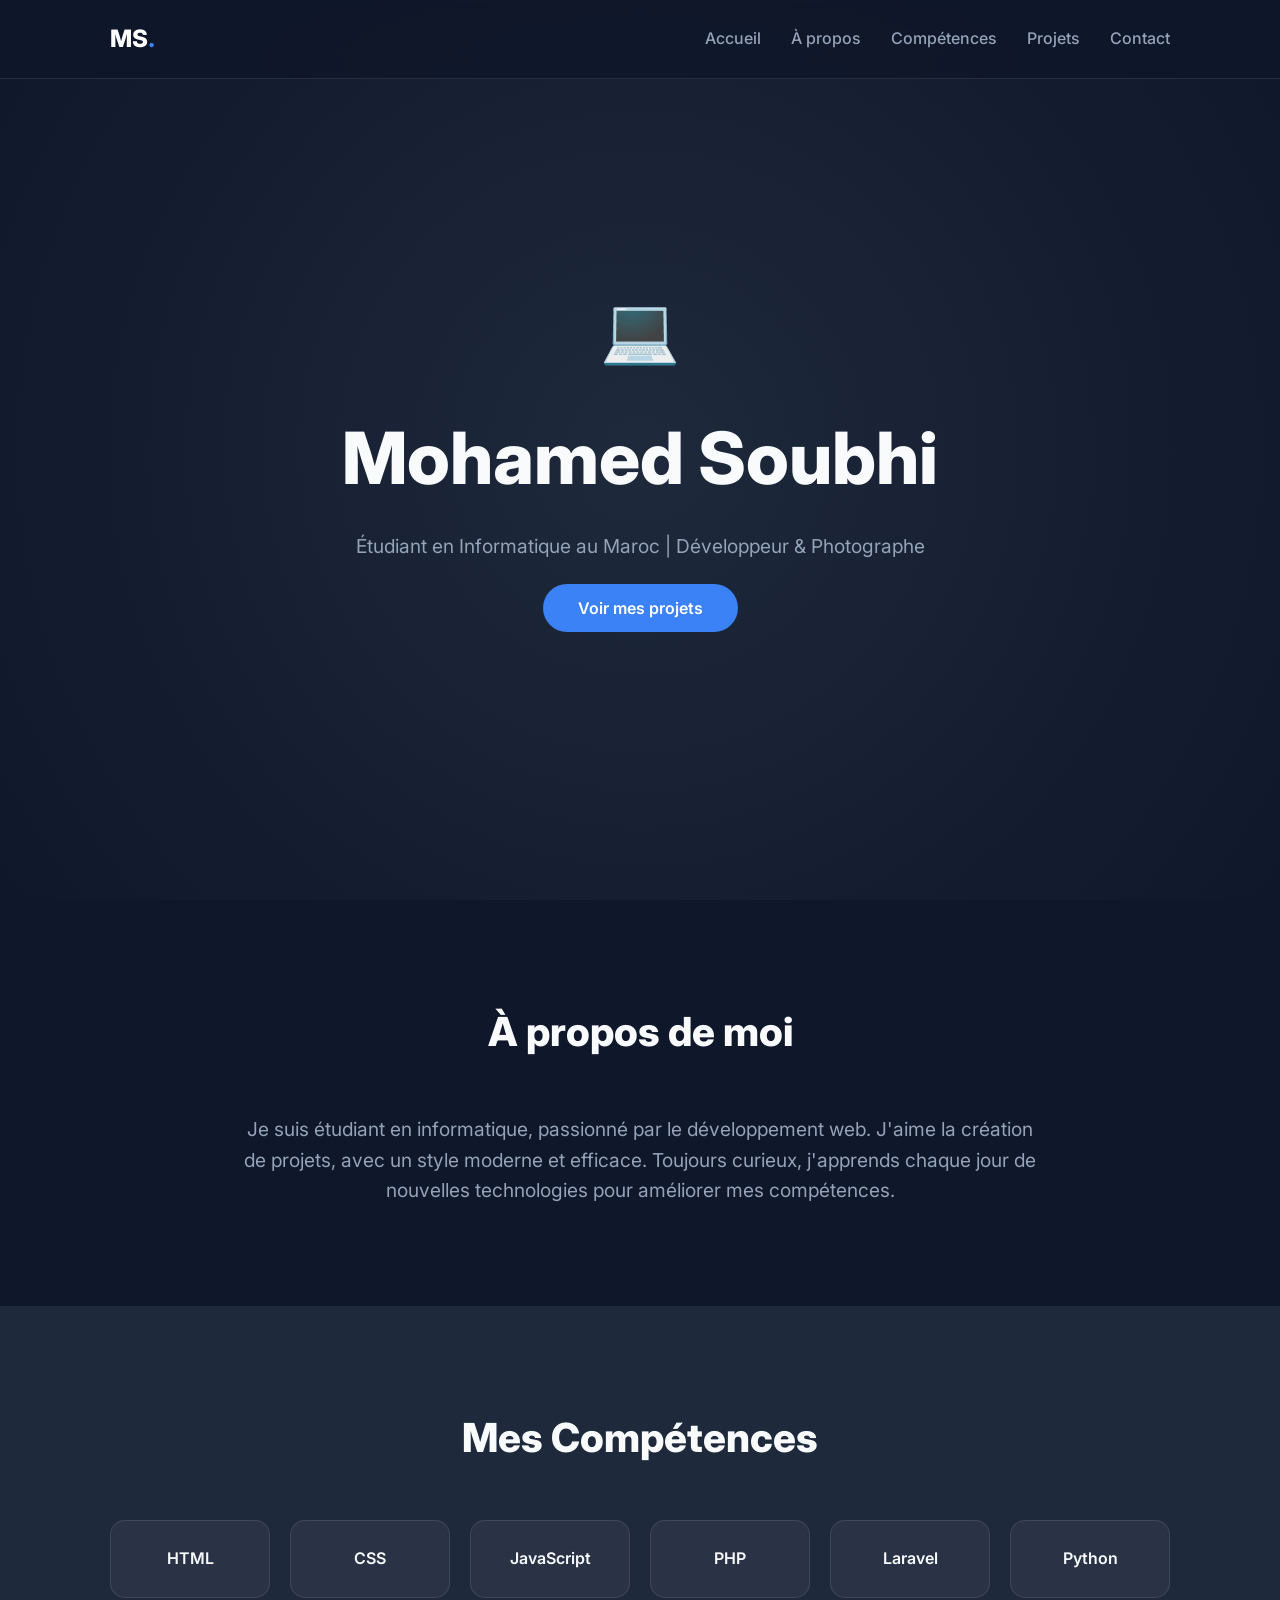
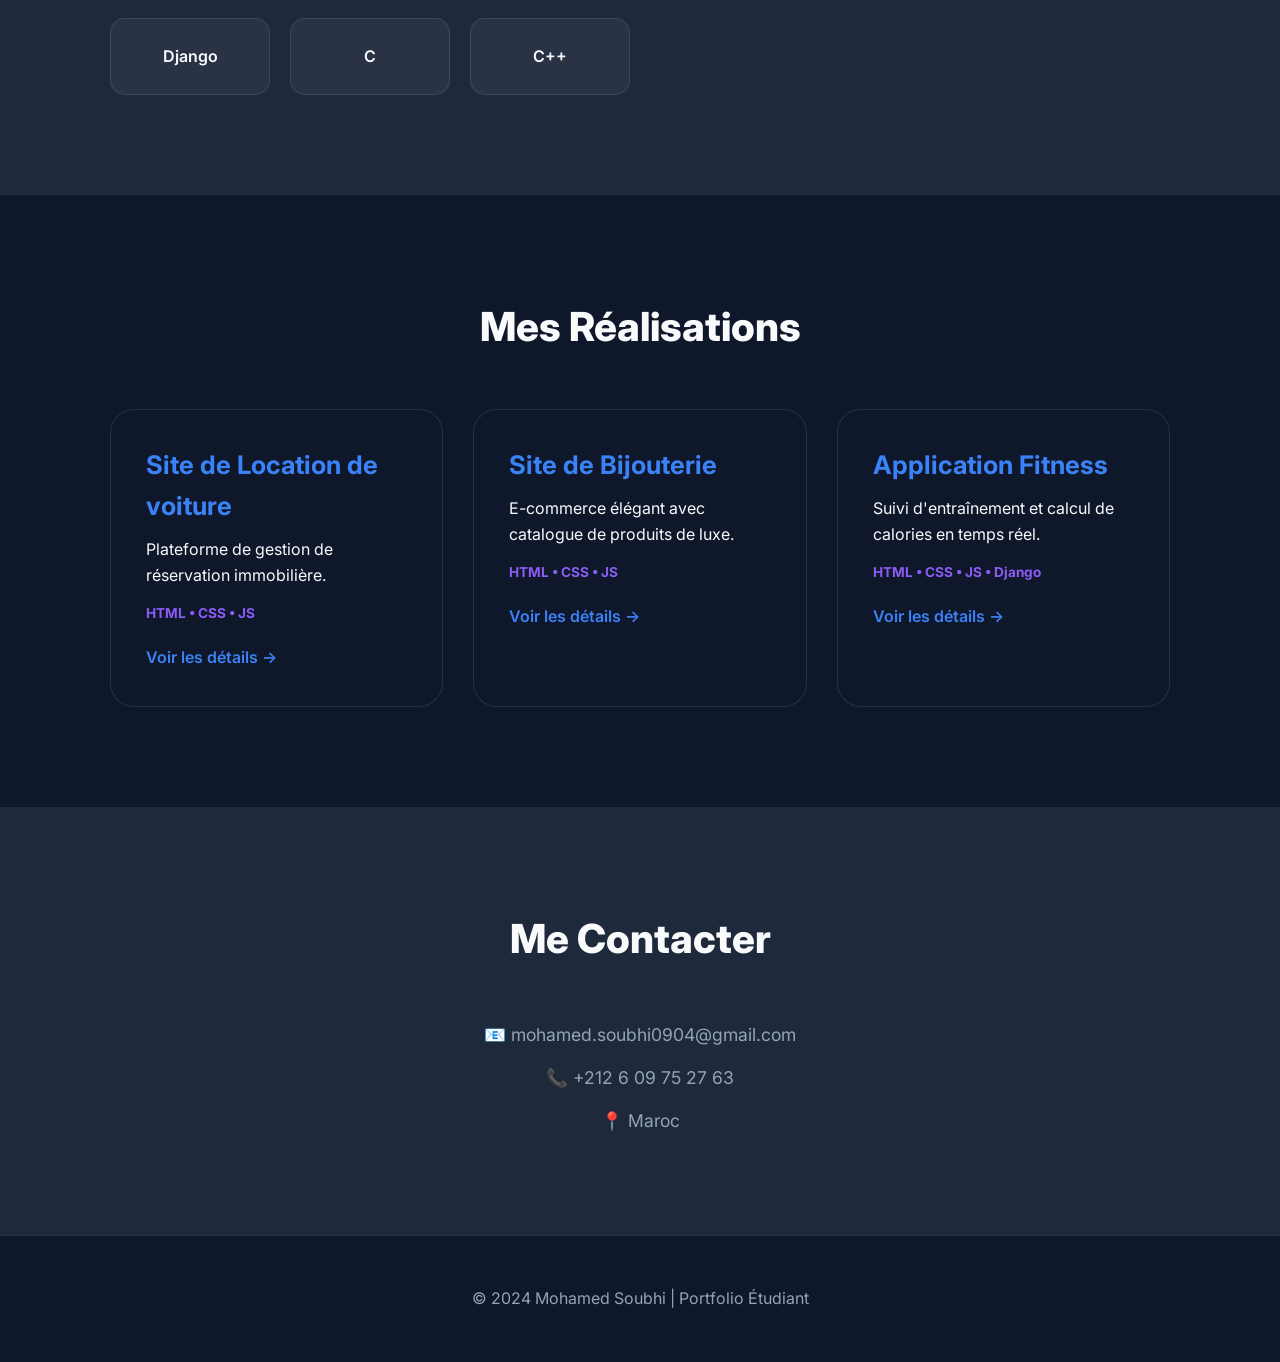
==== index.html @ 8e6abbf4 "Add files via upload" ====
<!DOCTYPE html>
<html lang="fr">
<head>
    <meta charset="UTF-8">
    <meta name="viewport" content="width=device-width, initial-scale=1.0">
    <title>Mohamed Soubhi | Portfolio Développeur & Photographe</title>
    <!-- Police Moderne -->
    <link href="https://fonts.googleapis.com/css2?family=Inter:wght@300;400;600;700;800&display=swap" rel="stylesheet">
    <link rel="stylesheet" href="style.css">
</head>
<body>

    <!-- Barre de Navigation -->
    <nav class="navbar">
        <div class="container">
            <a href="#" class="logo">MS<span>.</span></a>
            <ul class="nav-links">
                <li><a href="#home">Accueil</a></li>
                <li><a href="#about">À propos</a></li>
                <li><a href="#skills">Compétences</a></li>
                <li><a href="#projects">Projets</a></li>
                <li><a href="#contact">Contact</a></li>
            </ul>
        </div>
    </nav>

    <!-- Section Accueil (Hero) -->
    <header id="home" class="hero">
        <div class="container">
            <div class="hero-content">
                <div class="dev-icon">💻</div>
                <h1>Mohamed Soubhi</h1>
                <p>Étudiant en Informatique au Maroc | Développeur & Photographe</p>
                <div class="hero-btns">
                    <a href="#projects" class="btn primary">Voir mes projets</a>
                </div>
            </div>
        </div>
    </header>

    <!-- Section À Propos (Texte Centré) -->
    <section id="about" class="section">
        <div class="container">
            <h2 class="reveal">À propos de moi</h2>
            <div class="about-text reveal">
                <p>
                    Je suis étudiant en informatique, passionné par le développement web. 
                    J'aime la création de projets, avec un style moderne et efficace. 
                    Toujours curieux, j'apprends chaque jour de nouvelles technologies pour améliorer mes compétences.
                </p>
            </div>
        </div>
    </section>

    <!-- Section Compétences (9 Technos) -->
    <section id="skills" class="section bg-alt">
        <div class="container">
            <h2 class="reveal">Mes Compétences</h2>
            <div class="skills-grid">
                <div class="skill-card reveal">HTML</div>
                <div class="skill-card reveal">CSS</div>
                <div class="skill-card reveal">JavaScript</div>
                <div class="skill-card reveal">PHP</div>
                <div class="skill-card reveal">Laravel</div>
                <div class="skill-card reveal">Python</div>
                <div class="skill-card reveal">Django</div>
                <div class="skill-card reveal">C</div>
                <div class="skill-card reveal">C++</div>
            </div>
        </div>
    </section>

    <!-- Section Projets (Cartes cliquables) -->
    <section id="projects" class="section">
        <div class="container">
            <h2 class="reveal">Mes Réalisations</h2>
            <div class="projects-grid">
                
                <!-- Projet 1 : Location -->
                <a href="projet-location.html" class="project-card reveal">
                    <div class="project-info">
                        <h3>Site de Location de voiture</h3>
                        <p>Plateforme de gestion de réservation immobilière.</p>
                        <div class="project-tags">HTML • CSS • JS</div>
                        <span class="btn-more">Voir les détails →</span>
                    </div>
                </a>

                <!-- Projet 2 : Bijouterie -->
                <a href="projet-bijouterie.html" class="project-card reveal">
                    <div class="project-info">
                        <h3>Site de Bijouterie</h3>
                        <p>E-commerce élégant avec catalogue de produits de luxe.</p>
                        <div class="project-tags">HTML • CSS • JS</div>
                        <span class="btn-more">Voir les détails →</span>
                    </div>
                </a>

                <!-- Projet 3 : Fitness -->
                <a href="projet-fitness.html" class="project-card reveal">
                    <div class="project-info">
                        <h3>Application Fitness</h3>
                        <p>Suivi d'entraînement et calcul de calories en temps réel.</p>
                        <div class="project-tags">HTML • CSS • JS • Django</div>
                        <span class="btn-more">Voir les détails →</span>
                    </div>
                </a>

            </div>
        </div>
    </section>

    <!-- Section Contact -->
    <section id="contact" class="section bg-alt">
        <div class="container">
            <h2 class="reveal">Me Contacter</h2>
            <div class="contact-wrapper">
                <div class="contact-info reveal">
                    <p>📧 mohamed.soubhi0904@gmail.com</p>
                    <p>📞 +212 6 09 75 27 63</p>
                    <p>📍 Maroc</p>
                </div>
            </div>
        </div>
    </section>

    <footer class="footer">
        <p>&copy; 2024 Mohamed Soubhi | Portfolio Étudiant</p>
    </footer>

    <script src="script.js"></script>
</body>
</html>
---- style.css ----
/* --- Variables et Bases --- */
:root {
    --bg: #0f172a;
    --bg-card: #1e293b;
    --primary: #3b82f6;
    --accent: #8b5cf6;
    --text: #f8fafc;
    --text-muted: #94a3b8;
    --border: rgba(255, 255, 255, 0.1);
}

* { margin: 0; padding: 0; box-sizing: border-box; }
html { scroll-behavior: smooth; }
body { font-family: 'Inter', sans-serif; background: var(--bg); color: var(--text); line-height: 1.6; overflow-x: hidden; }

.container { max-width: 1100px; margin: 0 auto; padding: 0 20px; }
.section { padding: 100px 0; }
.bg-alt { background-color: var(--bg-card); }
h2 { font-size: 2.5rem; text-align: center; margin-bottom: 50px; font-weight: 800; }

/* --- Navbar --- */
.navbar {
    position: fixed; top: 0; width: 100%; padding: 20px 0;
    background: rgba(15, 23, 42, 0.9); backdrop-filter: blur(10px);
    z-index: 1000; border-bottom: 1px solid var(--border);
}
.navbar .container { display: flex; justify-content: space-between; align-items: center; }
.logo { font-size: 1.5rem; font-weight: 800; text-decoration: none; color: white; }
.logo span { color: var(--primary); }
.nav-links { display: flex; gap: 30px; list-style: none; }
.nav-links a { text-decoration: none; color: var(--text-muted); font-weight: 500; transition: 0.3s; }
.nav-links a:hover { color: var(--primary); }

/* --- Hero --- */
.hero { height: 100vh; display: flex; align-items: center; text-align: center; background: radial-gradient(circle at center, #1e293b 0%, #0f172a 100%); }
.dev-icon { font-size: 4rem; margin-bottom: 20px; animation: bounce 2s infinite; }
.hero h1 { font-size: clamp(2.5rem, 8vw, 4.5rem); margin-bottom: 15px; font-weight: 800; }
.hero p { font-size: 1.2rem; color: var(--text-muted); margin-bottom: 35px; }

/* --- Section À Propos (Centrée) --- */
.about-text {
    max-width: 800px;
    margin: 0 auto;
    text-align: center;
    font-size: 1.2rem;
    color: var(--text-muted);
}

/* --- Compétences --- */
.skills-grid {
    display: grid;
    grid-template-columns: repeat(auto-fit, minmax(140px, 1fr));
    gap: 20px;
}
.skill-card {
    background: rgba(255, 255, 255, 0.05);
    padding: 25px;
    border-radius: 15px;
    text-align: center;
    border: 1px solid var(--border);
    font-weight: 600;
    transition: 0.3s;
}
.skill-card:hover { border-color: var(--primary); transform: translateY(-5px); color: var(--primary); }

/* --- Projets --- */
.projects-grid { display: grid; grid-template-columns: repeat(auto-fit, minmax(300px, 1fr)); gap: 30px; }
.project-card {
    background: var(--bg);
    padding: 35px;
    border-radius: 24px;
    border: 1px solid var(--border);
    text-decoration: none;
    color: inherit;
    transition: 0.4s cubic-bezier(0.175, 0.885, 0.32, 1.275);
}
.project-card:hover { border-color: var(--primary); transform: translateY(-10px); background: rgba(59, 130, 246, 0.03); }
.project-info h3 { font-size: 1.6rem; color: var(--primary); margin-bottom: 10px; }
.project-tags { font-size: 0.85rem; font-weight: 700; color: var(--accent); margin-top: 15px; }
.btn-more { display: inline-block; margin-top: 20px; font-weight: 600; color: var(--primary); }

/* --- Contact & Footer --- */
/* --- Correction pour tout centrer dans Contact --- */

.contact-wrapper {
    display: flex;
    flex-direction: column; /* Met les infos et le formulaire l'un sous l'autre */
    align-items: center;    /* Centre horizontalement le bloc entier */
    justify-content: center;
    text-align: center;     /* Centre le texte à l'intérieur des lignes */
    gap: 30px;
    margin-top: 40px;
}

.contact-info {
    display: flex;
    flex-direction: column;
    align-items: center;    /* Aligne l'icône et le texte au milieu pour chaque ligne */
    gap: 15px;              /* Espace entre email, tel et localisation */
}

.contact-info p {
    display: flex;
    align-items: center;
    gap: 10px;
    font-size: 1.1rem;
    color: var(--text-muted);
}
.btn { padding: 14px 35px; border-radius: 50px; text-decoration: none; font-weight: 600; border: none; cursor: pointer; transition: 0.3s; }
.btn.primary { background: var(--primary); color: white; }
.footer { 
    text-align: center; 
    padding: 50px 0; 
    border-top: 1px solid var(--border); 
    color: var(--text-muted); 
}

/* --- Animations --- */
.reveal { opacity: 0; transform: translateY(30px); transition: 0.8s ease-out; }
.reveal.active { opacity: 1; transform: translateY(0); }

@keyframes bounce { 0%, 100% { transform: translateY(0); } 50% { transform: translateY(-15px); } }

@media (max-width: 768px) {
    .contact-wrapper { grid-template-columns: 1fr; }
    .nav-links { display: none; }
}
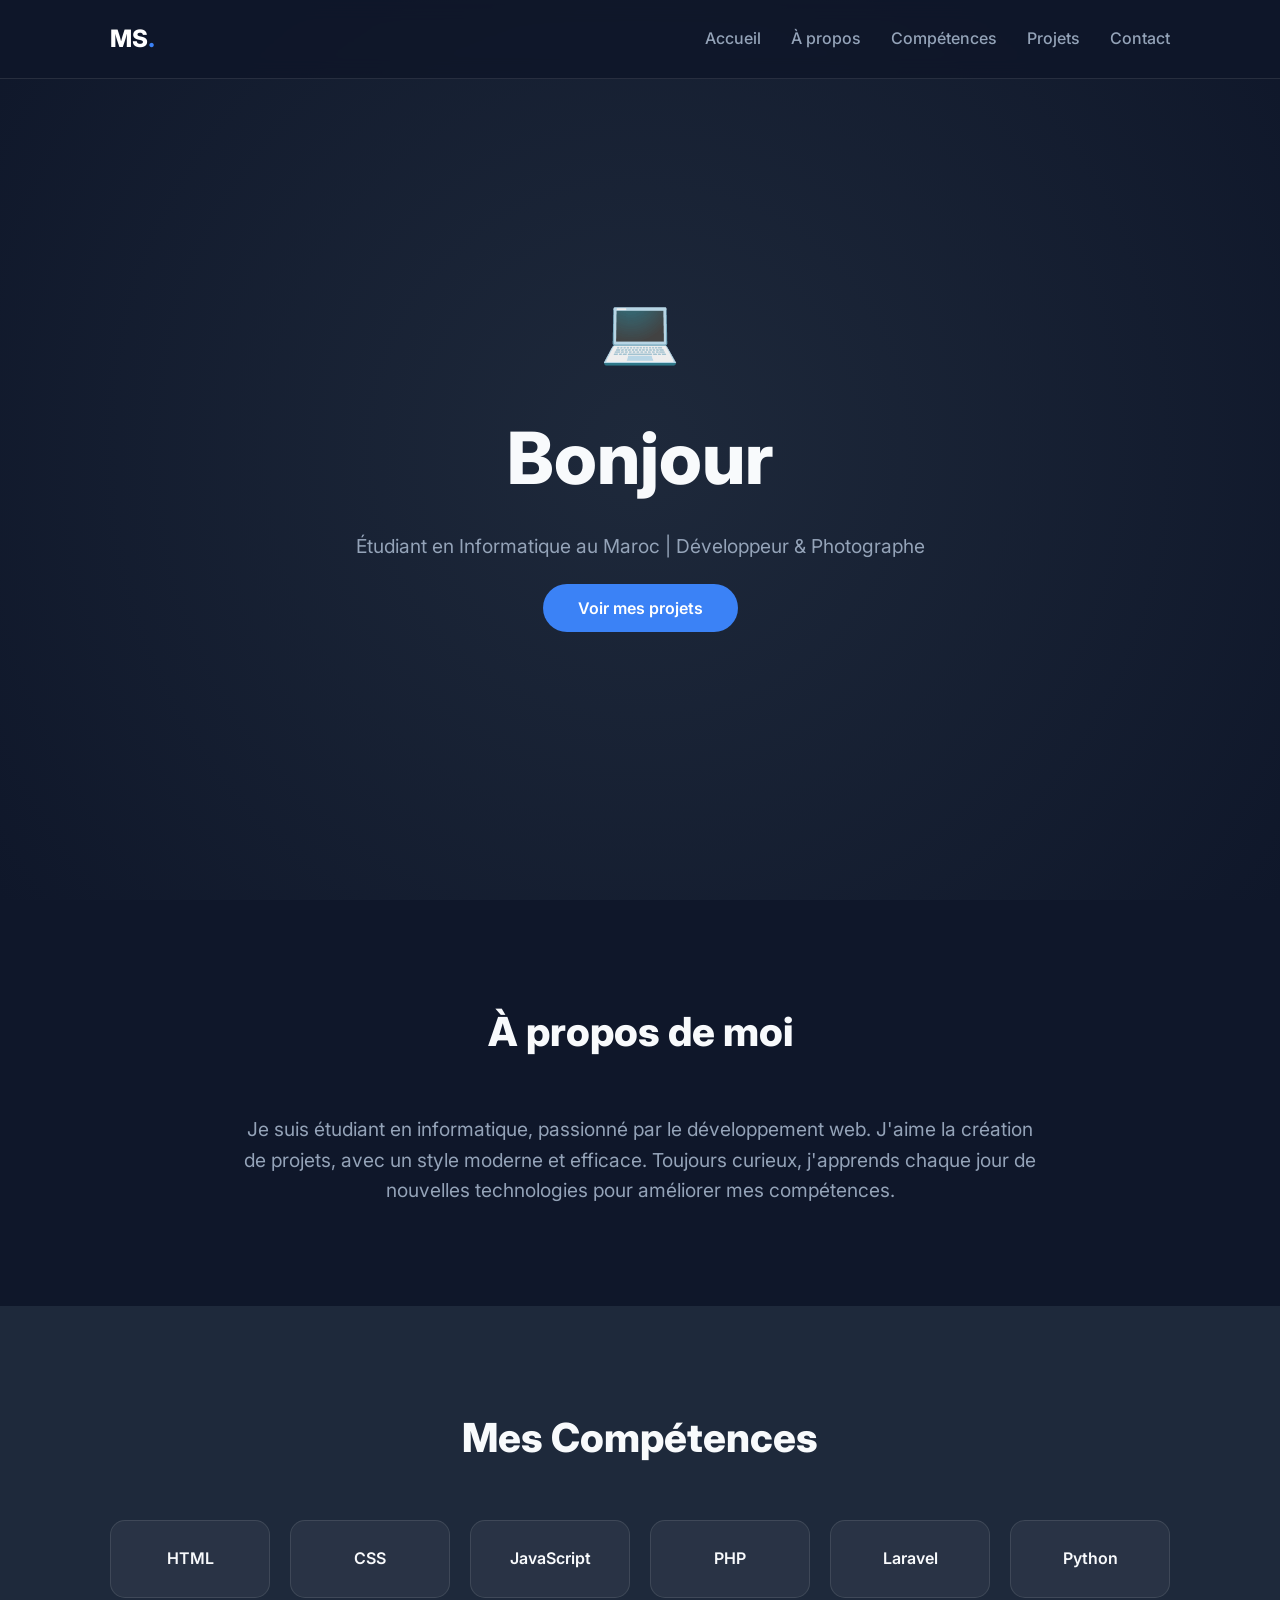
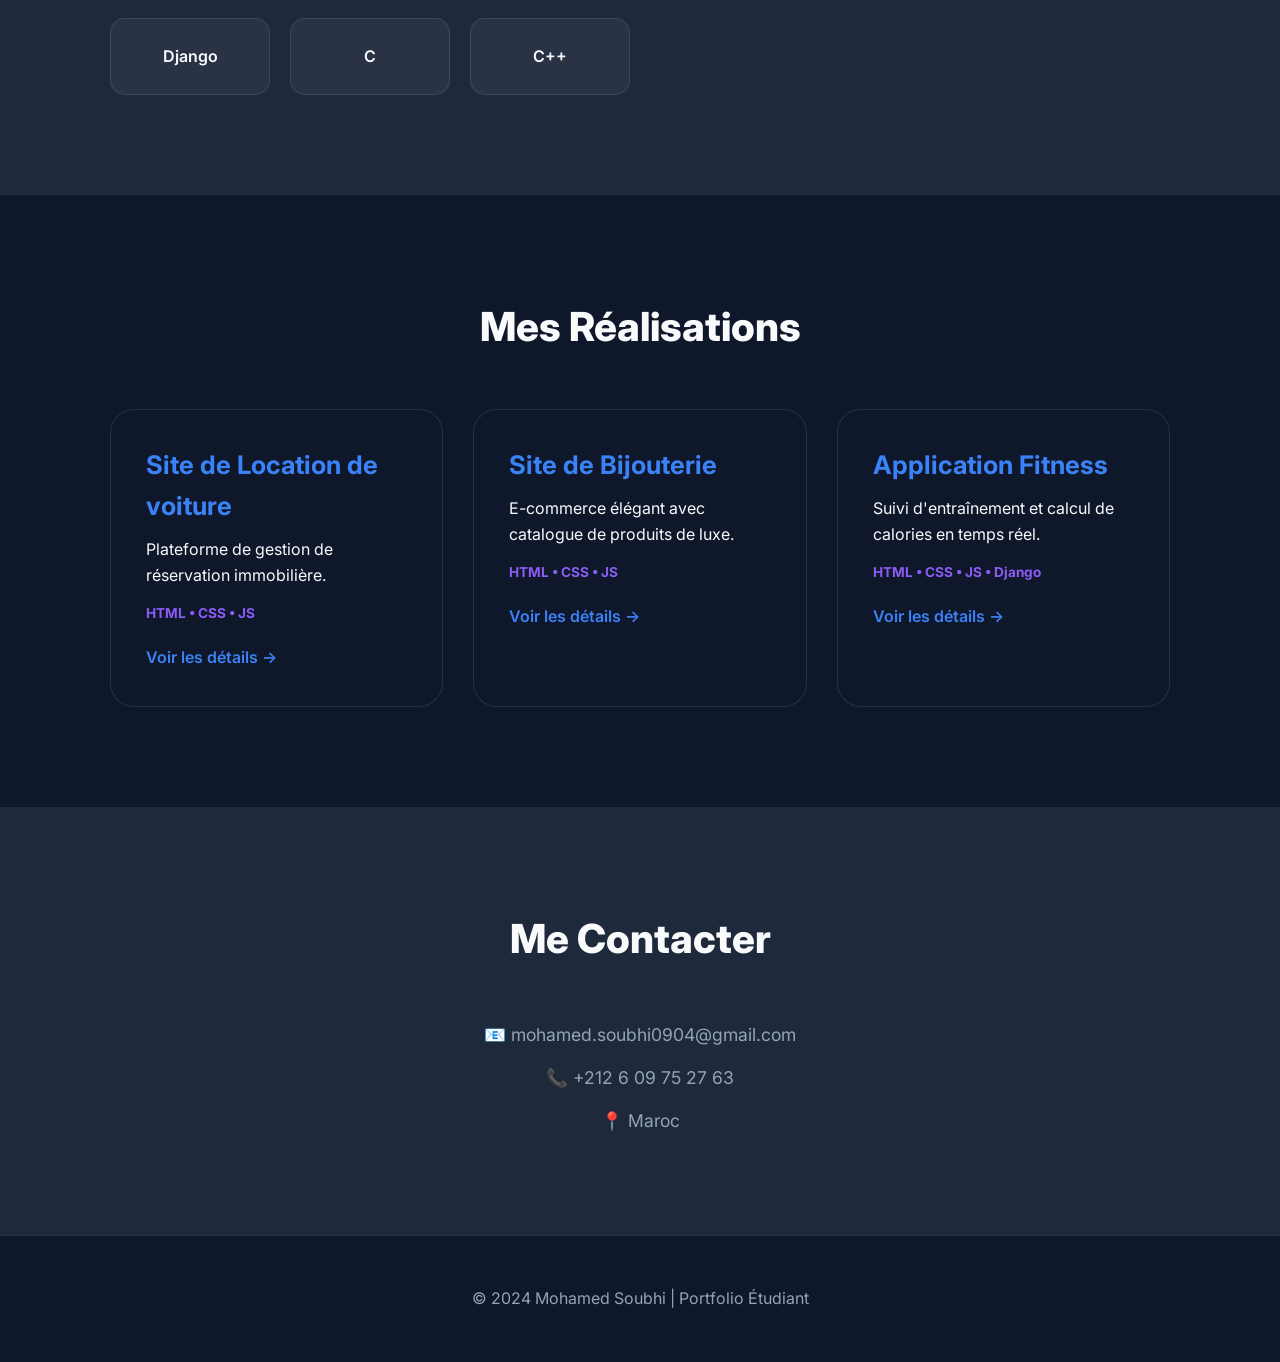
==== commit 0e09c36d: "Update index.html" ====
--- a/index.html
+++ b/index.html
@@ -29,7 +29,7 @@
         <div class="container">
             <div class="hero-content">
                 <div class="dev-icon">💻</div>
-                <h1>Mohamed Soubhi</h1>
+                <h1>Bonjour</h1>
                 <p>Étudiant en Informatique au Maroc | Développeur & Photographe</p>
                 <div class="hero-btns">
                     <a href="#projects" class="btn primary">Voir mes projets</a>
@@ -130,4 +130,4 @@
 
     <script src="script.js"></script>
 </body>
-</html>+</html>
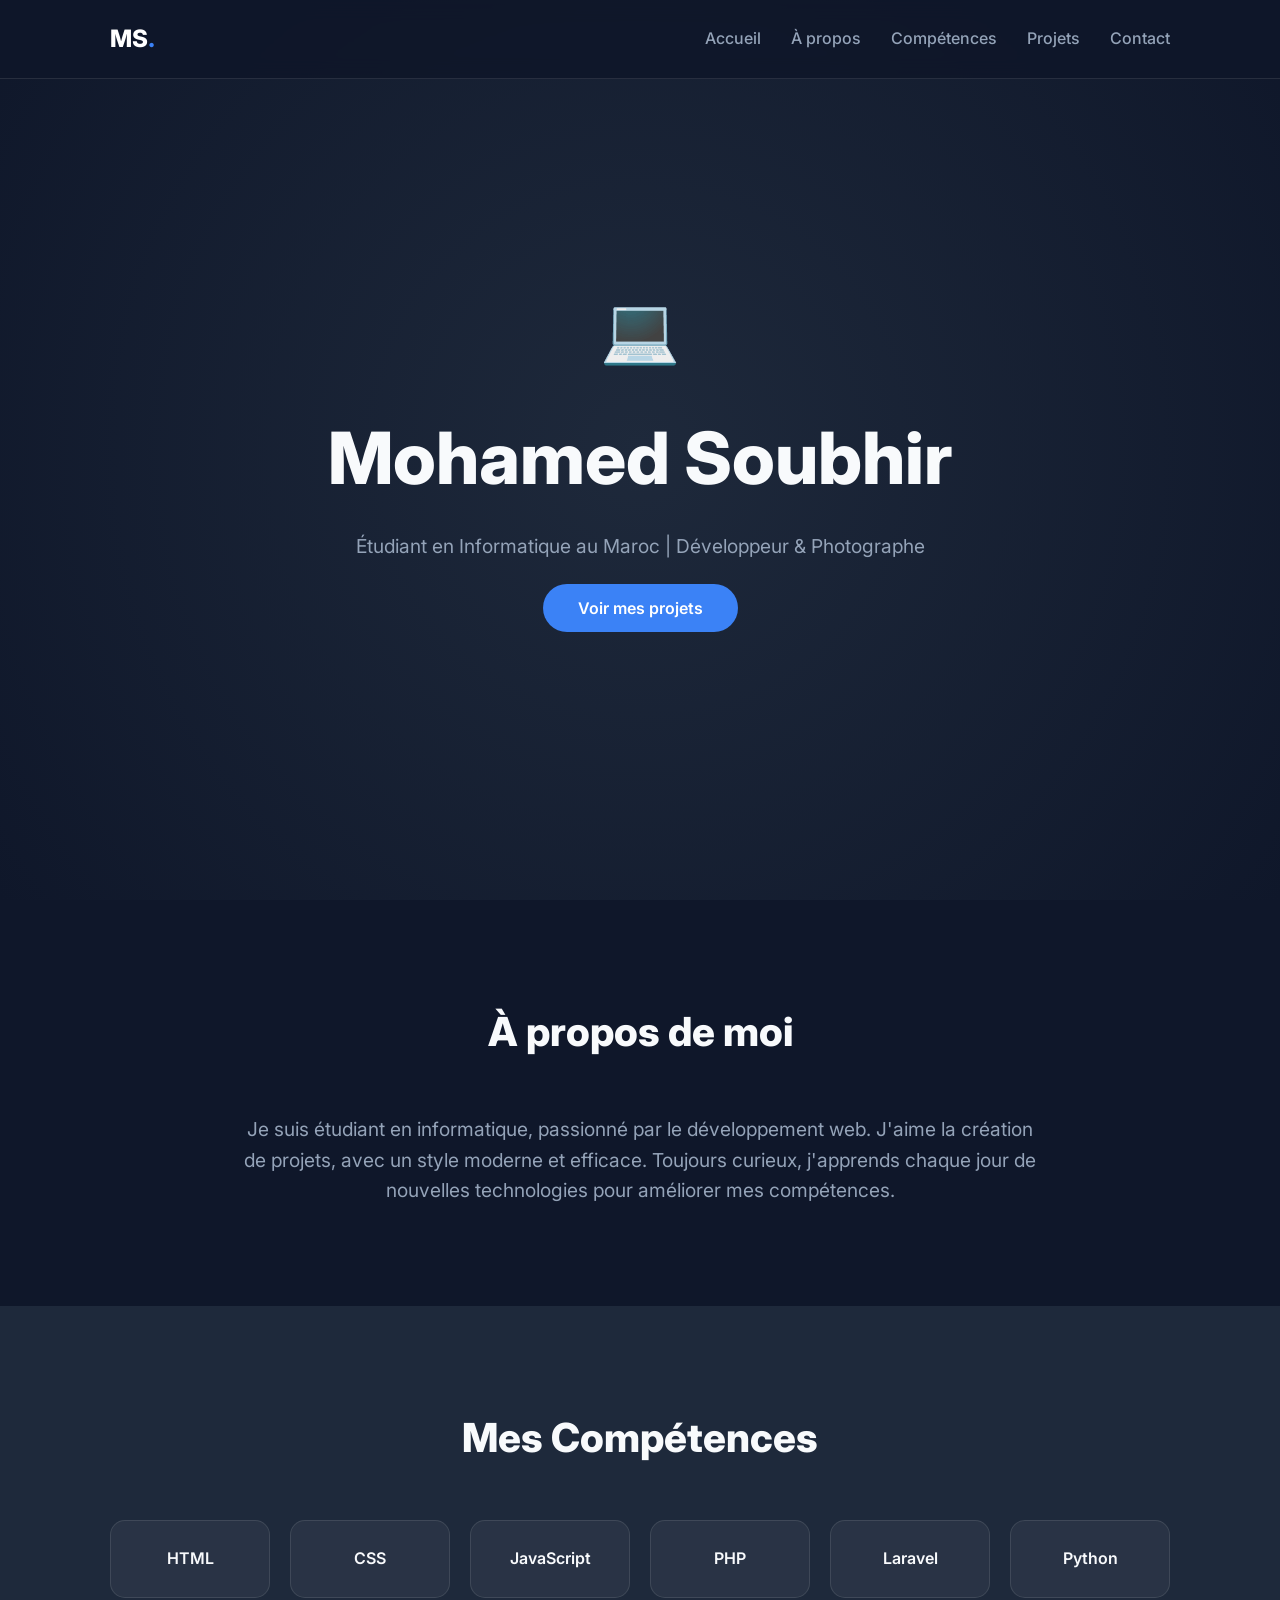
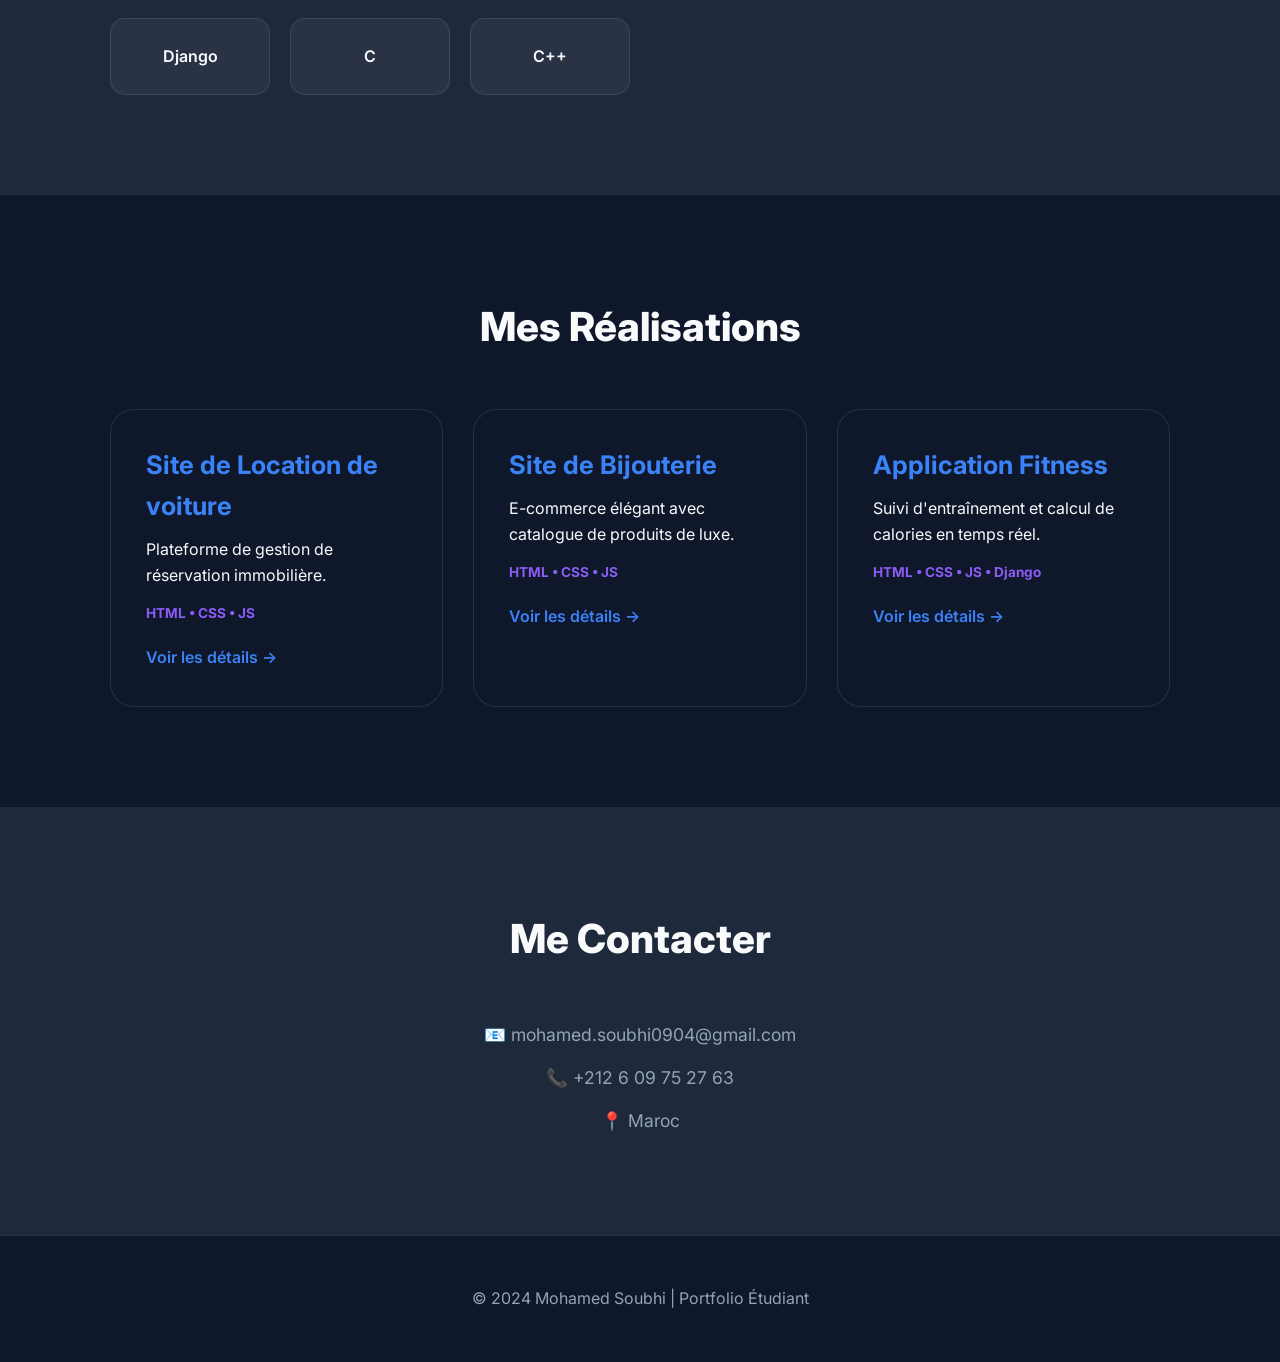
==== commit 7eec0e7b: "Update index.html" ====
--- a/index.html
+++ b/index.html
@@ -29,7 +29,7 @@
         <div class="container">
             <div class="hero-content">
                 <div class="dev-icon">💻</div>
-                <h1>Bonjour</h1>
+                <h1>Mohamed Soubhir</h1>
                 <p>Étudiant en Informatique au Maroc | Développeur & Photographe</p>
                 <div class="hero-btns">
                     <a href="#projects" class="btn primary">Voir mes projets</a>
